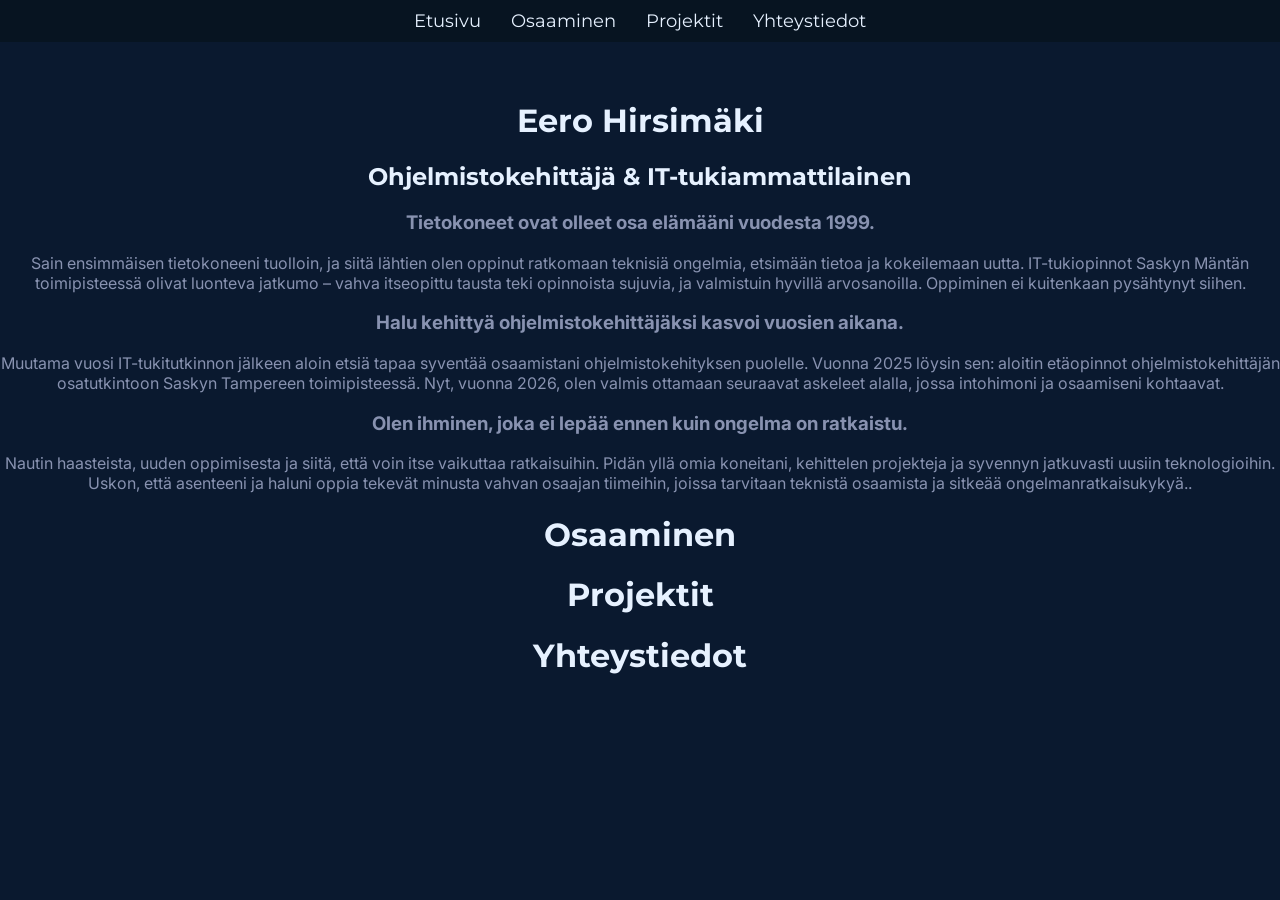
==== index.html @ a9a8d75b "About text" ====
<!DOCTYPE html>
<html>

<head>
    <link rel="stylesheet" href="styles.css">
    <link rel="preconnect" href="https://fonts.googleapis.com">
    <link rel="preconnect" href="https://fonts.gstatic.com" crossorigin>
    <link
        href="https://fonts.googleapis.com/css2?family=Inter:ital,opsz,wght@0,14..32,100..900;1,14..32,100..900&family=Montserrat:ital,wght@0,100..900;1,100..900&display=swap"
        rel="stylesheet">
    <title>Portfolio - Eero Hirsimäki</title>
</head>

<body>

    <nav class="navbar">
        <ul>
            <li><a href="#home">Etusivu</a></li>
            <li><a href="#skills">Osaaminen</a></li>
            <li><a href="#projects">Projektit</a></li>
            <li><a href="#contact">Yhteystiedot</a></li>
        </ul>
    </nav>
    <div class="content">
        <h1 id="home">Eero Hirsimäki</h1>
        <h2>Ohjelmistokehittäjä & IT-tukiammattilainen</h2>
        <h3>Tietokoneet ovat olleet osa elämääni vuodesta 1999.</h3>
        <p>Sain ensimmäisen tietokoneeni tuolloin, ja siitä lähtien olen oppinut ratkomaan teknisiä ongelmia, etsimään
            tietoa ja kokeilemaan uutta. IT-tukiopinnot Saskyn Mäntän toimipisteessä olivat luonteva jatkumo – vahva
            itseopittu tausta teki opinnoista sujuvia, ja valmistuin hyvillä arvosanoilla. Oppiminen ei kuitenkaan
            pysähtynyt siihen.</p>
        <h3>Halu kehittyä ohjelmistokehittäjäksi kasvoi vuosien aikana.</h3>
        <p>Muutama vuosi IT-tukitutkinnon jälkeen aloin etsiä tapaa syventää osaamistani ohjelmistokehityksen puolelle.
            Vuonna 2025 löysin sen: aloitin etäopinnot ohjelmistokehittäjän osatutkintoon Saskyn Tampereen
            toimipisteessä. Nyt, vuonna 2026, olen valmis ottamaan seuraavat askeleet alalla, jossa intohimoni ja
            osaamiseni kohtaavat.</p>
        <h3>Olen ihminen, joka ei lepää ennen kuin ongelma on ratkaistu.</h3>
        <p>Nautin haasteista, uuden oppimisesta ja siitä, että voin itse vaikuttaa ratkaisuihin. Pidän yllä omia
            koneitani, kehittelen projekteja ja syvennyn jatkuvasti uusiin teknologioihin. Uskon, että asenteeni ja
            haluni oppia tekevät minusta vahvan osaajan tiimeihin, joissa tarvitaan teknistä osaamista ja sitkeää
            ongelmanratkaisukykyä..</p>
    </div>
    <div class=" Skills">
        <h1 id="skills">Osaaminen</h1>
    </div>
    <div class="Projects">
        <h1 id="projects">Projektit</h1>
    </div>
    <div class="Contact">
        <h1 id="contact">Yhteystiedot</h1>
    </div>
</body>

</html>
---- styles.css ----
body {
    background-color: #0A192F;
    margin: 0;
}

h1 {
    color: #e6f1ff;
    font-family: "Montserrat", sans-serif;
    font-style: normal;
    font-optical-sizing: auto;
}

h2 {
    color: #e6f1ff;
    font-family: "Montserrat", sans-serif;
    font-style: normal;
    font-optical-sizing: auto;
}

h3 {
    color: #8892B0;
    font-family: "Inter", sans-serif;
    font-style: normal;
    font-optical-sizing: auto;
}

p {
    color: #8892B0;
    font-family: "Inter", sans-serif;
    font-style: normal;
    font-optical-sizing: auto;
}


.navbar {
    position: fixed;
    /* pitää palkin paikallaan */
    top: 0;
    /* kiinnitys yläreunaan */
    left: 0;
    width: 100%;
    /* koko sivun leveys */
    background-color: #071421;
    padding: 10px 0;
    z-index: 1000;
    /* varmistaa että palkki on kaiken päällä */
}

.navbar ul {
    list-style: none;
    margin: 0;
    padding: 0;
    display: flex;
    /* horisontaalinen asettelu */
    justify-content: center;
    gap: 30px;
}

.navbar a {
    color: #e6f1ff;
    font-family: "Montserrat", sans-serif;
    text-decoration: none;
    font-size: 18px;
}

.navbar a:hover {
    text-decoration: underline;
}

.page-title {
    margin-top: 80px;
    /* sama korkeus kuin navbar */
}

/* Jotta sisältö ei mene navin alle */
.content {
    padding-top: 80px;
    text-align: center;

}

.Skills {
    text-align: center;
}

.Projects {
    text-align: center;
}

.Contact {
    text-align: center;
}
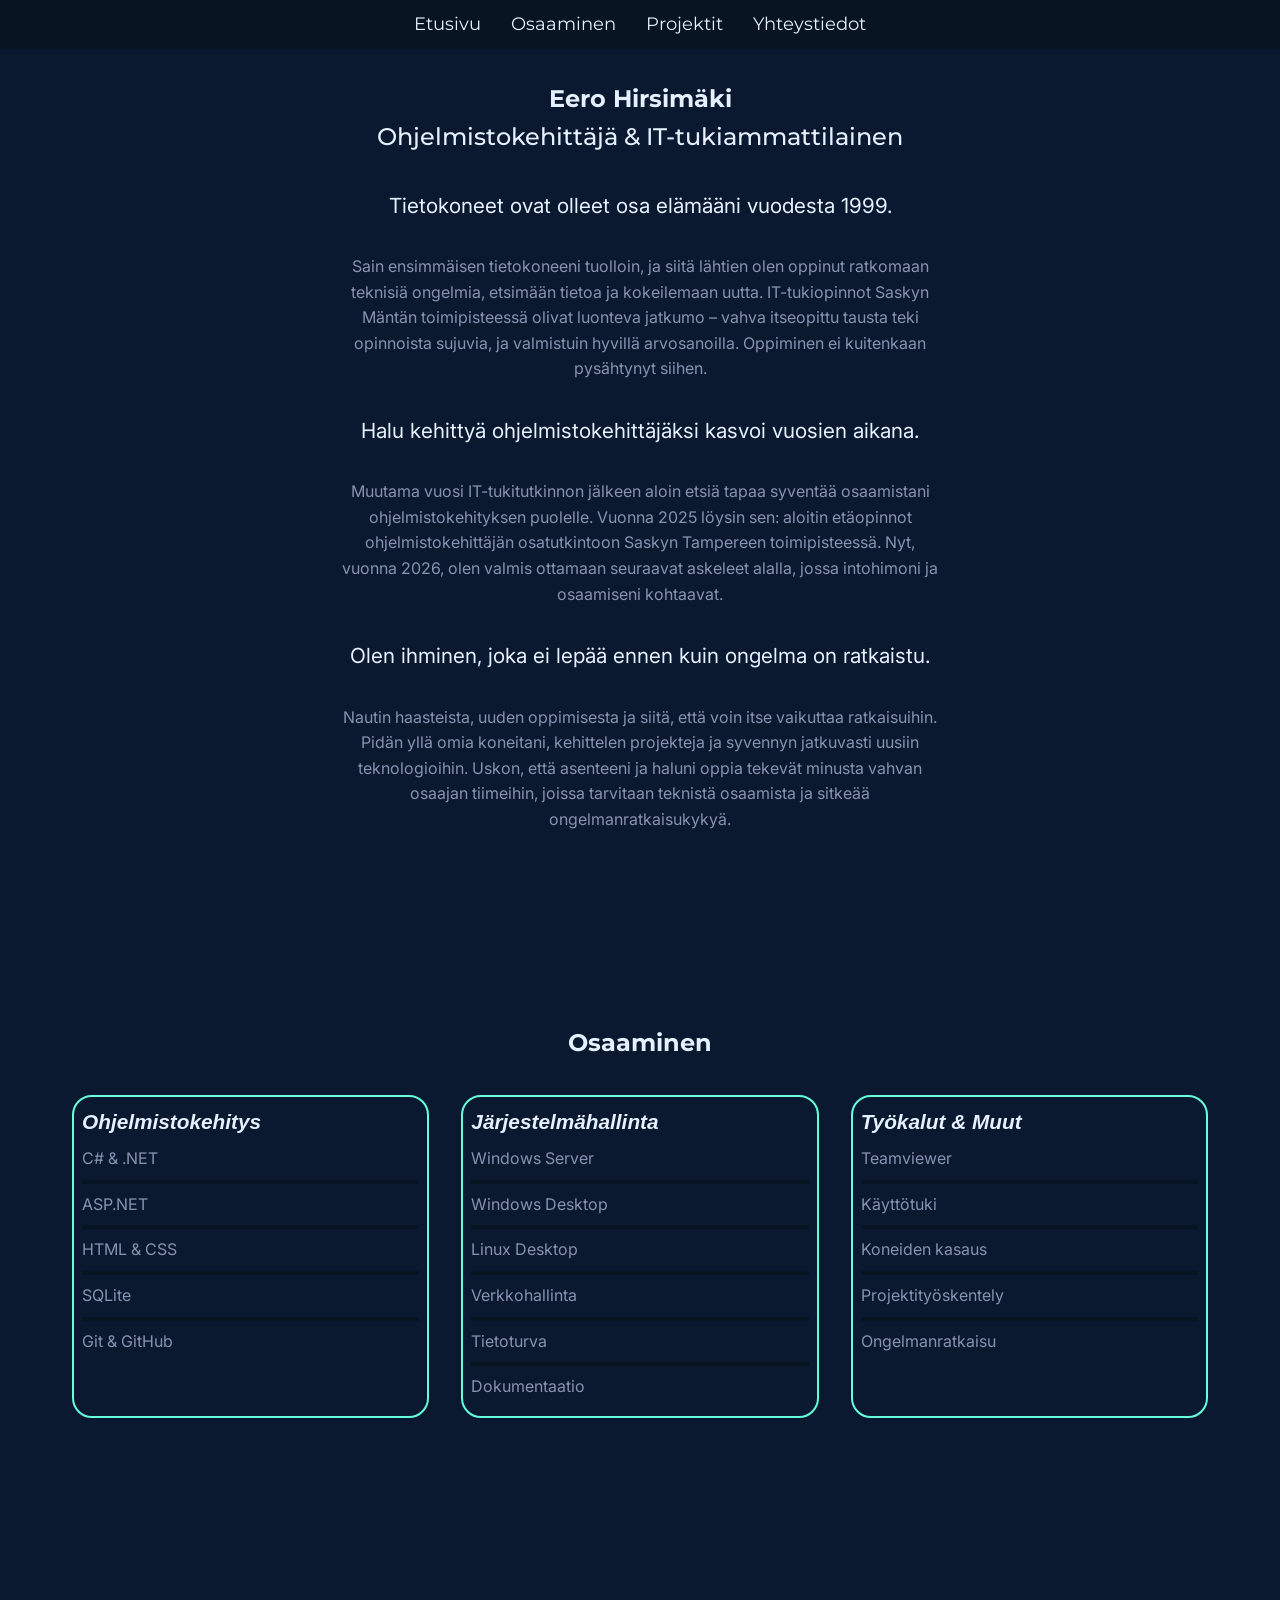
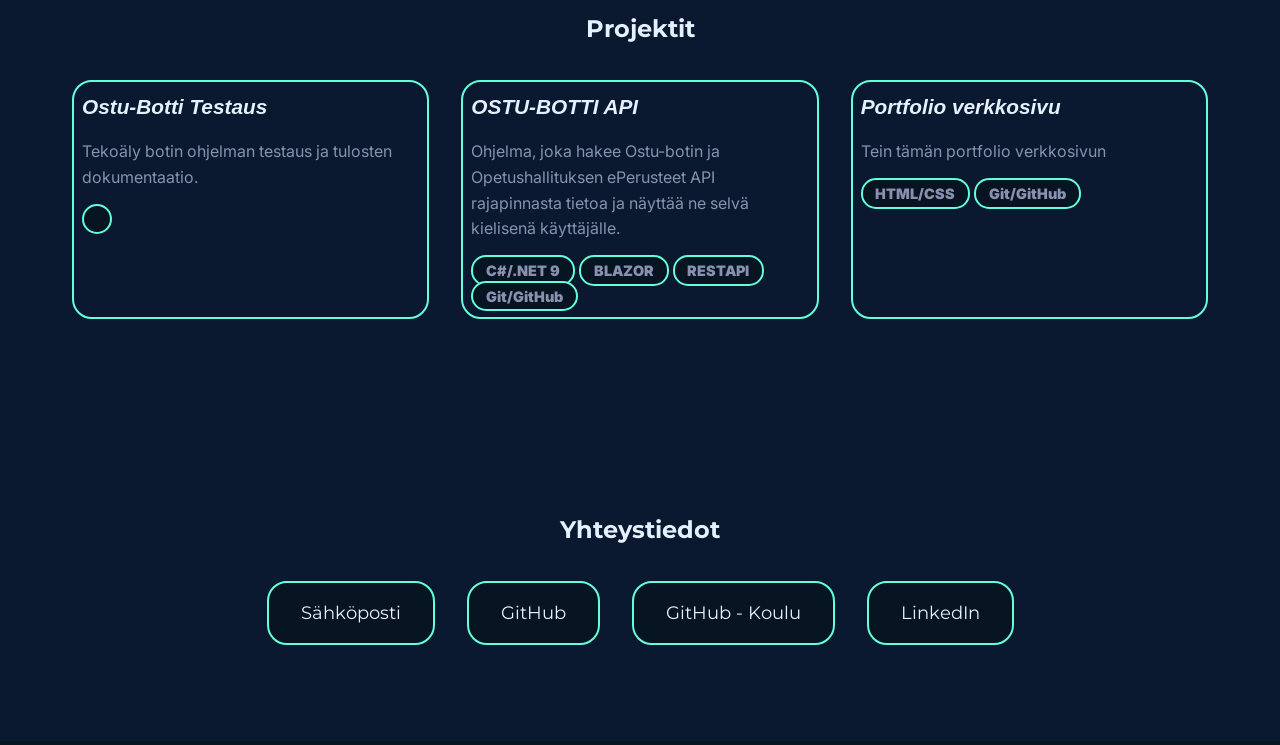
==== commit c9a55f4a: "Everything that needs to be is there except languages" ====
--- a/index.html
+++ b/index.html
@@ -21,34 +21,109 @@
             <li><a href="#contact">Yhteystiedot</a></li>
         </ul>
     </nav>
-    <div class="content">
-        <h1 id="home">Eero Hirsimäki</h1>
-        <h2>Ohjelmistokehittäjä & IT-tukiammattilainen</h2>
-        <h3>Tietokoneet ovat olleet osa elämääni vuodesta 1999.</h3>
-        <p>Sain ensimmäisen tietokoneeni tuolloin, ja siitä lähtien olen oppinut ratkomaan teknisiä ongelmia, etsimään
-            tietoa ja kokeilemaan uutta. IT-tukiopinnot Saskyn Mäntän toimipisteessä olivat luonteva jatkumo – vahva
-            itseopittu tausta teki opinnoista sujuvia, ja valmistuin hyvillä arvosanoilla. Oppiminen ei kuitenkaan
-            pysähtynyt siihen.</p>
-        <h3>Halu kehittyä ohjelmistokehittäjäksi kasvoi vuosien aikana.</h3>
-        <p>Muutama vuosi IT-tukitutkinnon jälkeen aloin etsiä tapaa syventää osaamistani ohjelmistokehityksen puolelle.
-            Vuonna 2025 löysin sen: aloitin etäopinnot ohjelmistokehittäjän osatutkintoon Saskyn Tampereen
-            toimipisteessä. Nyt, vuonna 2026, olen valmis ottamaan seuraavat askeleet alalla, jossa intohimoni ja
-            osaamiseni kohtaavat.</p>
-        <h3>Olen ihminen, joka ei lepää ennen kuin ongelma on ratkaistu.</h3>
-        <p>Nautin haasteista, uuden oppimisesta ja siitä, että voin itse vaikuttaa ratkaisuihin. Pidän yllä omia
-            koneitani, kehittelen projekteja ja syvennyn jatkuvasti uusiin teknologioihin. Uskon, että asenteeni ja
-            haluni oppia tekevät minusta vahvan osaajan tiimeihin, joissa tarvitaan teknistä osaamista ja sitkeää
-            ongelmanratkaisukykyä..</p>
-    </div>
-    <div class=" Skills">
-        <h1 id="skills">Osaaminen</h1>
-    </div>
-    <div class="Projects">
-        <h1 id="projects">Projektit</h1>
-    </div>
-    <div class="Contact">
-        <h1 id="contact">Yhteystiedot</h1>
-    </div>
+    <section id="home" class="About">
+        <div>
+            <h1>Eero Hirsimäki</h1>
+            <h2>Ohjelmistokehittäjä & IT-tukiammattilainen</h2>
+            <h3>Tietokoneet ovat olleet osa elämääni vuodesta 1999.</h3>
+            <p>Sain ensimmäisen tietokoneeni tuolloin, ja siitä lähtien olen oppinut ratkomaan teknisiä ongelmia,
+                etsimään
+                tietoa ja kokeilemaan uutta. IT-tukiopinnot Saskyn Mäntän toimipisteessä olivat luonteva jatkumo – vahva
+                itseopittu tausta teki opinnoista sujuvia, ja valmistuin hyvillä arvosanoilla. Oppiminen ei kuitenkaan
+                pysähtynyt siihen.</p>
+            <h3>Halu kehittyä ohjelmistokehittäjäksi kasvoi vuosien aikana.</h3>
+            <p>Muutama vuosi IT-tukitutkinnon jälkeen aloin etsiä tapaa syventää osaamistani ohjelmistokehityksen
+                puolelle.
+                Vuonna 2025 löysin sen: aloitin etäopinnot ohjelmistokehittäjän osatutkintoon Saskyn Tampereen
+                toimipisteessä. Nyt, vuonna 2026, olen valmis ottamaan seuraavat askeleet alalla, jossa intohimoni ja
+                osaamiseni kohtaavat.</p>
+            <h3>Olen ihminen, joka ei lepää ennen kuin ongelma on ratkaistu.</h3>
+            <p>Nautin haasteista, uuden oppimisesta ja siitä, että voin itse vaikuttaa ratkaisuihin. Pidän yllä omia
+                koneitani, kehittelen projekteja ja syvennyn jatkuvasti uusiin teknologioihin. Uskon, että asenteeni ja
+                haluni oppia tekevät minusta vahvan osaajan tiimeihin, joissa tarvitaan teknistä osaamista ja sitkeää
+                ongelmanratkaisukykyä.</p>
+        </div>
+    </section>
+    <section id="skills">
+        <div class="container">
+            <h1>Osaaminen</h1>
+            <div class="Skills">
+                <div class="Skills-category">
+                    <ul>
+                        <h3>Ohjelmistokehitys</h3>
+                        <li>C# & .NET</li>
+                        <li>ASP.NET</li>
+                        <li>HTML & CSS</li>
+                        <li>SQLite</li>
+                        <li>Git & GitHub</li>
+                    </ul>
+                </div>
+                <div class="Skills-category">
+                    <ul>
+                        <h3>Järjestelmähallinta</h3>
+                        <li>Windows Server</li>
+                        <li>Windows Desktop</li>
+                        <li>Linux Desktop</li>
+                        <li>Verkkohallinta</li>
+                        <li>Tietoturva</li>
+                        <li>Dokumentaatio</li>
+                    </ul>
+                </div>
+                <div class="Skills-category">
+                    <ul>
+                        <h3>Työkalut & Muut</h3>
+                        <li>Teamviewer</li>
+                        <li>Käyttötuki</li>
+                        <li>Koneiden kasaus</li>
+                        <li>Projektityöskentely</li>
+                        <li>Ongelmanratkaisu</li>
+                    </ul>
+
+                </div>
+            </div>
+        </div>
+    </section>
+    <section id="projects">
+        <div class="container">
+            <h1>Projektit</h1>
+            <div class="Projects">
+                <div class="Project-cards">
+                    <h3>Ostu-Botti Testaus</h3>
+                    <p>Tekoäly botin ohjelman testaus ja tulosten dokumentaatio.</p>
+                    <span class="tech-tag"></span>
+
+                </div>
+                <div class="Project-cards">
+                    <h3>OSTU-BOTTI API</h3>
+                    <p>Ohjelma, joka hakee Ostu-botin ja Opetushallituksen ePerusteet API rajapinnasta tietoa ja näyttää
+                        ne selvä kielisenä käyttäjälle.</p>
+                    <span class="tech-tag">C#/.NET 9</span>
+                    <span class="tech-tag">BLAZOR</span>
+                    <span class="tech-tag">RESTAPI</span>
+                    <span class="tech-tag">Git/GitHub</span>
+                </div>
+                <div class="Project-cards">
+                    <h3>Portfolio verkkosivu</h3>
+                    <p>Tein tämän portfolio verkkosivun</p>
+                    <span class="tech-tag">HTML/CSS</span>
+                    <span class="tech-tag">Git/GitHub</span>
+                </div>
+    </section>
+    <section id="contact" class="Contact">
+        <div class="container">
+            <h1>Yhteystiedot</h1>
+            <div class="Contact-links">
+                <a href="mailto:eero.hirsimaeki@gmail.com" class="Contact-link">Sähköposti</a>
+                <a href="https://github.com/eero-hirsimaki" class="Contact-link" target="_blank">GitHub</a>
+                <a href="https://github.com/P17966" class="Contact-link" target="_blank">GitHub - Koulu</a>
+                <a href="https://www.linkedin.com/in/eero-hirsim%C3%A4ki-016312267/" class="Contact-link"
+                    target="_blank">LinkedIn</a>
+            </div>
+        </div>
+    </section>
+    <footer>
+        <p></p>
+    </footer>
 </body>
 
 </html>
--- a/styles.css
+++ b/styles.css
@@ -1,92 +1,241 @@
-body {
-    background-color: #0A192F;
-    margin: 0;
-}
-
-h1 {
-    color: #e6f1ff;
-    font-family: "Montserrat", sans-serif;
-    font-style: normal;
-    font-optical-sizing: auto;
-}
-
-h2 {
-    color: #e6f1ff;
-    font-family: "Montserrat", sans-serif;
-    font-style: normal;
-    font-optical-sizing: auto;
-}
-
-h3 {
-    color: #8892B0;
-    font-family: "Inter", sans-serif;
-    font-style: normal;
-    font-optical-sizing: auto;
-}
-
-p {
-    color: #8892B0;
-    font-family: "Inter", sans-serif;
-    font-style: normal;
-    font-optical-sizing: auto;
-}
-
-
-.navbar {
-    position: fixed;
-    /* pitää palkin paikallaan */
-    top: 0;
-    /* kiinnitys yläreunaan */
-    left: 0;
-    width: 100%;
-    /* koko sivun leveys */
-    background-color: #071421;
-    padding: 10px 0;
-    z-index: 1000;
-    /* varmistaa että palkki on kaiken päällä */
-}
-
-.navbar ul {
-    list-style: none;
-    margin: 0;
-    padding: 0;
-    display: flex;
-    /* horisontaalinen asettelu */
-    justify-content: center;
-    gap: 30px;
-}
-
-.navbar a {
-    color: #e6f1ff;
-    font-family: "Montserrat", sans-serif;
-    text-decoration: none;
-    font-size: 18px;
-}
-
-.navbar a:hover {
-    text-decoration: underline;
-}
-
-.page-title {
-    margin-top: 80px;
-    /* sama korkeus kuin navbar */
-}
-
-/* Jotta sisältö ei mene navin alle */
-.content {
-    padding-top: 80px;
-    text-align: center;
-
-}
-
-.Skills {
-    text-align: center;
-}
-
-.Projects {
-    text-align: center;
-}
-
-.Contact {
-    text-align: center;
-}+ * {
+     margin: 0;
+     padding: 0;
+     box-sizing: border-box;
+ }
+
+ body {
+     background-color: #0A192F;
+     margin: 0;
+     line-height: 1.6;
+ }
+
+ h1 {
+     color: #e6f1ff;
+     font-family: "Montserrat", sans-serif;
+     font-style: normal;
+     font-optical-sizing: auto;
+     text-align: center;
+ }
+
+ p {
+     color: #8892B0;
+     font-family: "Inter", sans-serif;
+     font-style: normal;
+     font-optical-sizing: auto;
+ }
+
+ section {
+     padding: 4rem 2rem;
+ }
+
+
+ .navbar {
+     position: fixed;
+     /* pitää palkin paikallaan */
+     top: 0;
+     /* kiinnitys yläreunaan */
+     left: 0;
+     width: 100%;
+     /* koko sivun leveys */
+     background-color: #071421;
+     padding: 10px 0;
+     z-index: 1000;
+     /* varmistaa että palkki on kaiken päällä */
+ }
+
+ .navbar ul {
+     list-style: none;
+     margin: 0;
+     padding: 0;
+     display: flex;
+     /* horisontaalinen asettelu */
+     justify-content: center;
+     gap: 30px;
+ }
+
+ .navbar a {
+     color: #e6f1ff;
+     font-family: "Montserrat", sans-serif;
+     text-decoration: none;
+     font-size: 18px;
+ }
+
+ .navbar a:hover {
+     text-decoration: underline;
+ }
+
+ .page-title {
+     margin-top: 80px;
+     /* sama korkeus kuin navbar */
+ }
+
+ .container {
+     max-width: 1200px;
+     margin: 0 auto;
+     padding: 2rem;
+ }
+
+ /* Jotta sisältö ei mene navin alle */
+ .About {
+     padding-top: 80px;
+     text-align: center;
+     display: flex;
+     align-items: center;
+     justify-content: center
+ }
+
+ .About h2 {
+     font-size: 1.5rem;
+     color: #e6f1ff;
+     font-family: "Montserrat", sans-serif;
+     font-weight: 500;
+     margin-bottom: 2rem;
+
+ }
+
+ .About h3 {
+     font-size: 1.3rem;
+     color: #e6f1ff;
+     font-family: "Inter", sans-serif;
+     font-style: normal;
+     font-weight: 400;
+     margin-bottom: 2rem;
+ }
+
+ .About p {
+     color: #8892B0;
+     font-family: "Inter", sans-serif;
+     font-style: normal;
+     font-optical-sizing: auto;
+     font-size: 1.0rem;
+     max-width: 600px;
+     margin: 0 auto 2rem;
+ }
+
+ .Skills {
+     display: grid;
+     grid-template-columns: repeat(auto-fit, minmax(250px, 1fr));
+     margin-top: 2rem;
+     gap: 2rem;
+ }
+
+ .Skills-category {
+     border: 2px solid #64ffda;
+     border-radius: 20px;
+     padding: 0.5rem;
+
+ }
+
+ .Skills-category h3 {
+     font-size: 1.3rem;
+     color: #e6f1ff;
+     font-family: "Inter", sans-serif;
+     font-style: oblique;
+ }
+
+ .Skills-category ul {
+     list-style: none;
+ }
+
+ .Skills-category li {
+     padding: 0.5rem 0;
+     border-bottom: 4px solid #071421;
+     color: #8892B0;
+     font-family: "Inter", sans-serif;
+     font-style: normal;
+     font-optical-sizing: auto;
+ }
+
+ .Skills-category li:last-child {
+     border-bottom: none;
+ }
+
+ .Projects {
+     display: grid;
+     grid-template-columns: repeat(auto-fit, minmax(300px, 1fr));
+     gap: 2rem;
+     margin-top: 2rem;
+ }
+
+ .Project-cards {
+     border-radius: 20px;
+     padding: 0.5rem;
+     border: 2px solid #64ffda;
+     transition: transform 0.3s, box-shadow 0.3s;
+ }
+
+ .Project-cards:hover {
+     transform: translateY(-5px);
+     box-shadow: 0 10px 30px rgba(100, 181, 246, 0.2);
+ }
+
+ .Project-cards h3 {
+     margin-bottom: 1rem;
+     font-size: 1.3rem;
+     color: #e6f1ff;
+     font-family: "Inter", sans-serif;
+     font-style: oblique;
+ }
+
+ .Project-cards p {
+     margin-bottom: 1rem;
+ }
+
+ .tech-tags {
+     display: flex;
+     flex-wrap: wrap;
+     gap: 0.5rem;
+     margin-top: 1rem;
+ }
+
+ .tech-tag {
+     background-color: #071421;
+     border-style: solid;
+     border-color: #64ffda;
+     padding: 0.3rem 0.8rem;
+     border-radius: 15px;
+     font-size: 0.9rem;
+     color: #8892B0;
+     font-family: "Inter", sans-serif;
+     font-style: normal;
+     font-optical-sizing: auto;
+     font-weight: 1000;
+     border-width: 2px;
+
+ }
+
+ .Contact {
+     text-align: center;
+ }
+
+ .Contact-links {
+     display: flex;
+     justify-content: center;
+     gap: 2rem;
+     flex-wrap: wrap;
+     margin-top: 2rem;
+ }
+
+ .Contact-link {
+     color: #e6f1ff;
+     background-color: #071421;
+     font-family: "Montserrat", sans-serif;
+     text-decoration: none;
+     font-size: 1.1rem;
+     padding: 1rem 2rem;
+     border: 2px solid #64ffda;
+     border-radius: 20px;
+     transition: all 0.3s;
+ }
+
+ .Contact-link:hover {
+     background: #0A192F;
+     font-weight: bolder;
+ }
+
+ footer {
+     background-color: #071421;
+     text-align: center;
+     padding: 0.1rem;
+ }
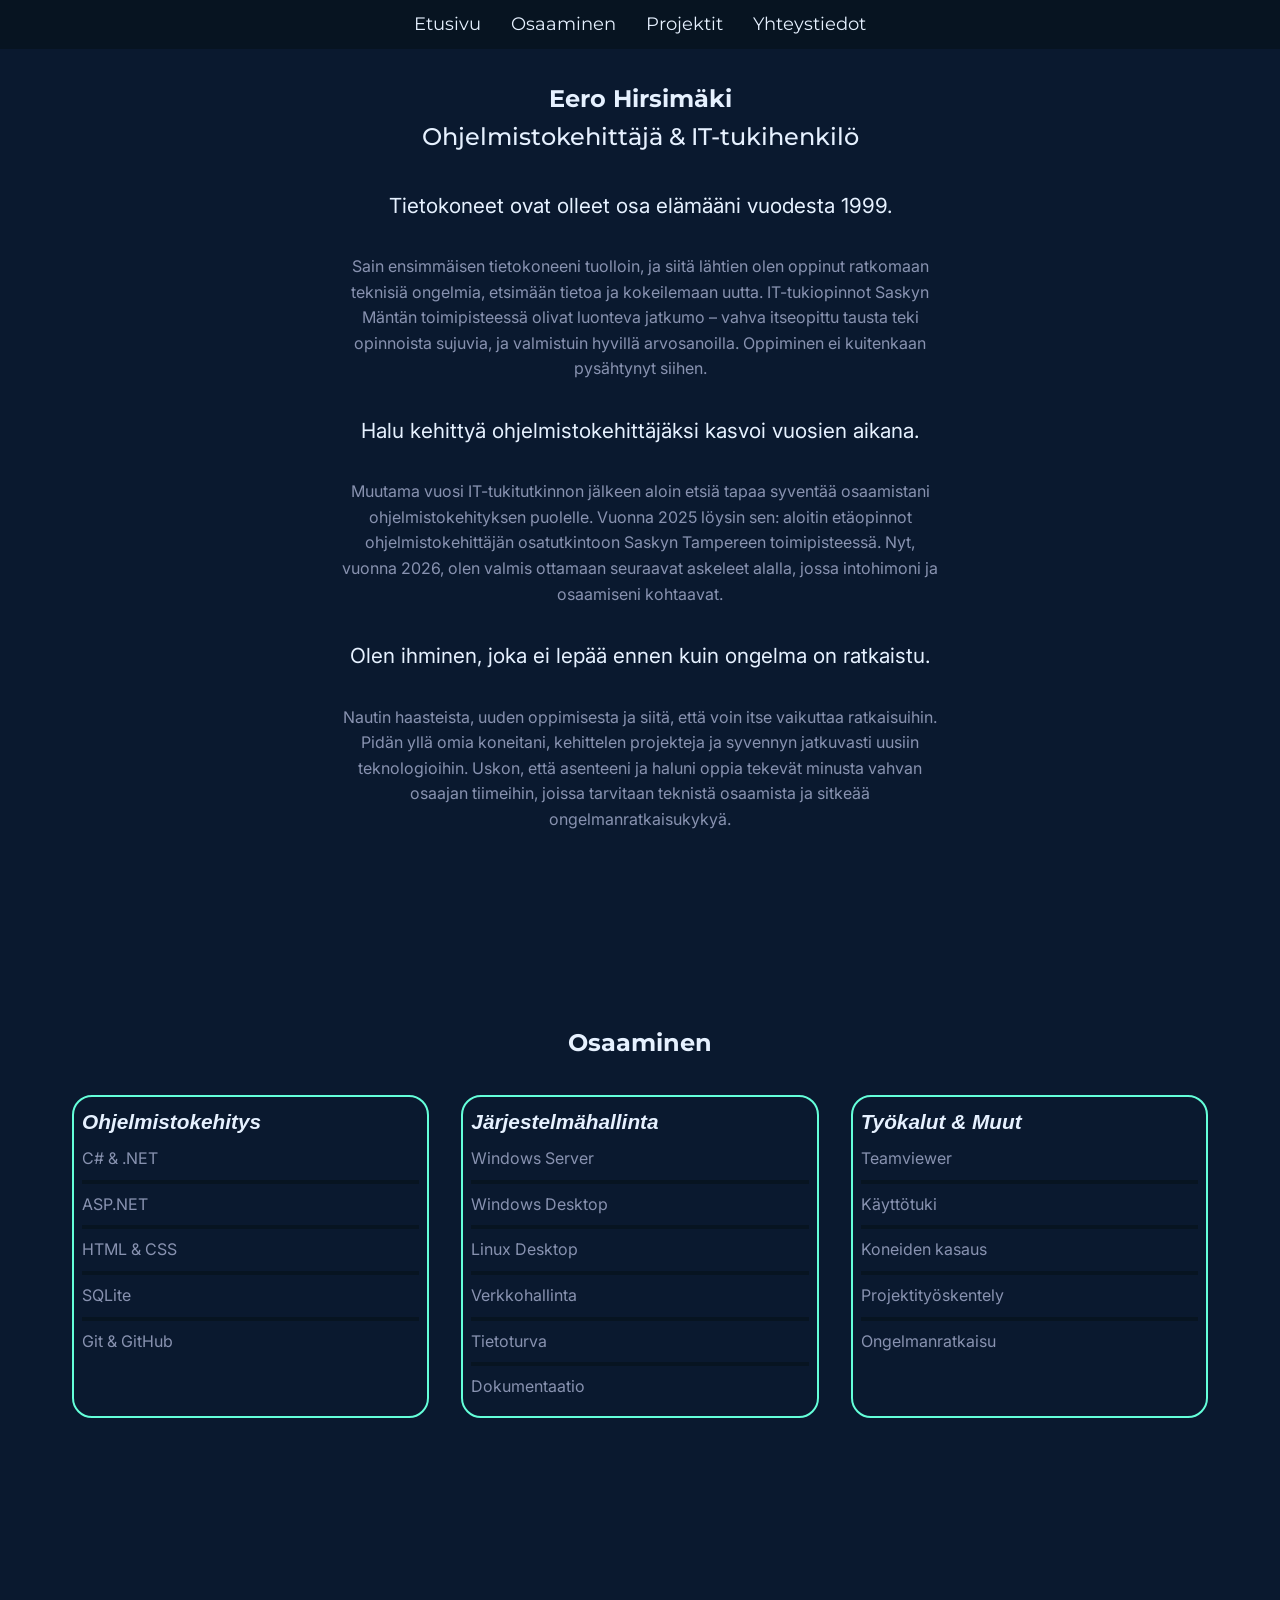
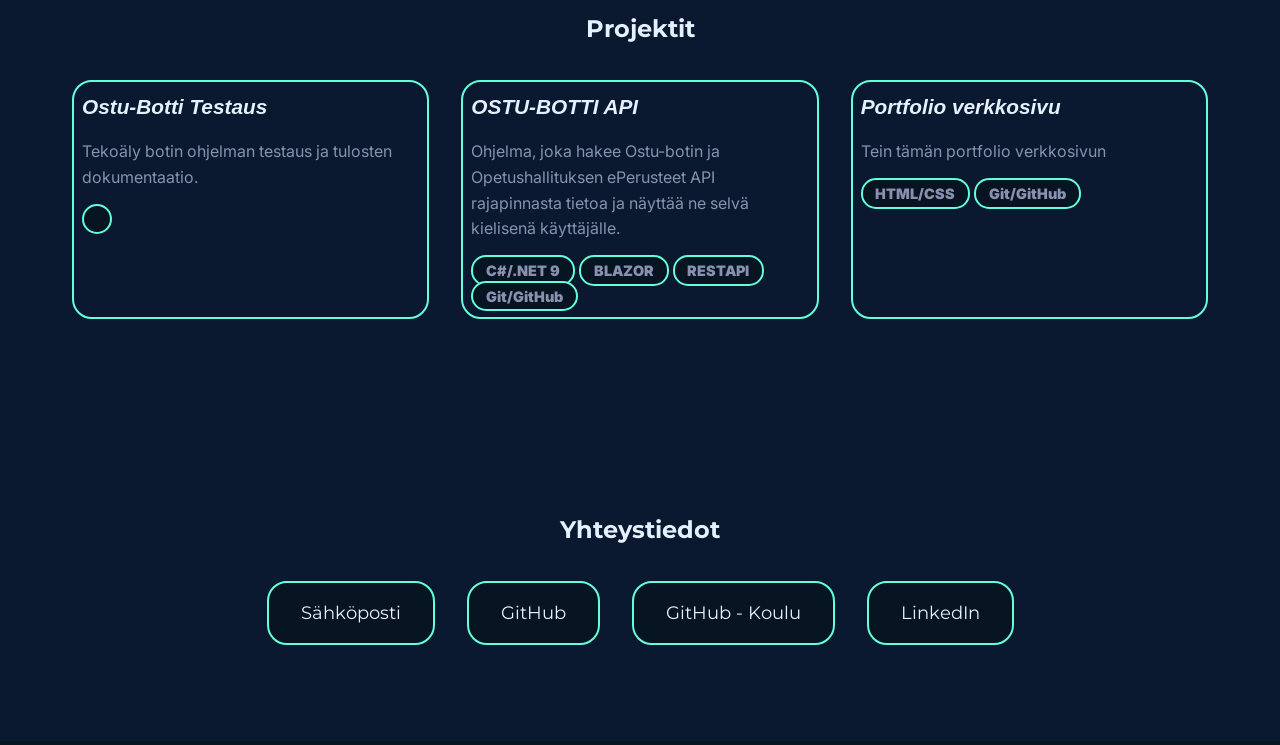
==== commit a40dc5e7: "Changed wording" ====
--- a/index.html
+++ b/index.html
@@ -24,7 +24,7 @@
     <section id="home" class="About">
         <div>
             <h1>Eero Hirsimäki</h1>
-            <h2>Ohjelmistokehittäjä & IT-tukiammattilainen</h2>
+            <h2>Ohjelmistokehittäjä & IT-tukihenkilö</h2>
             <h3>Tietokoneet ovat olleet osa elämääni vuodesta 1999.</h3>
             <p>Sain ensimmäisen tietokoneeni tuolloin, ja siitä lähtien olen oppinut ratkomaan teknisiä ongelmia,
                 etsimään
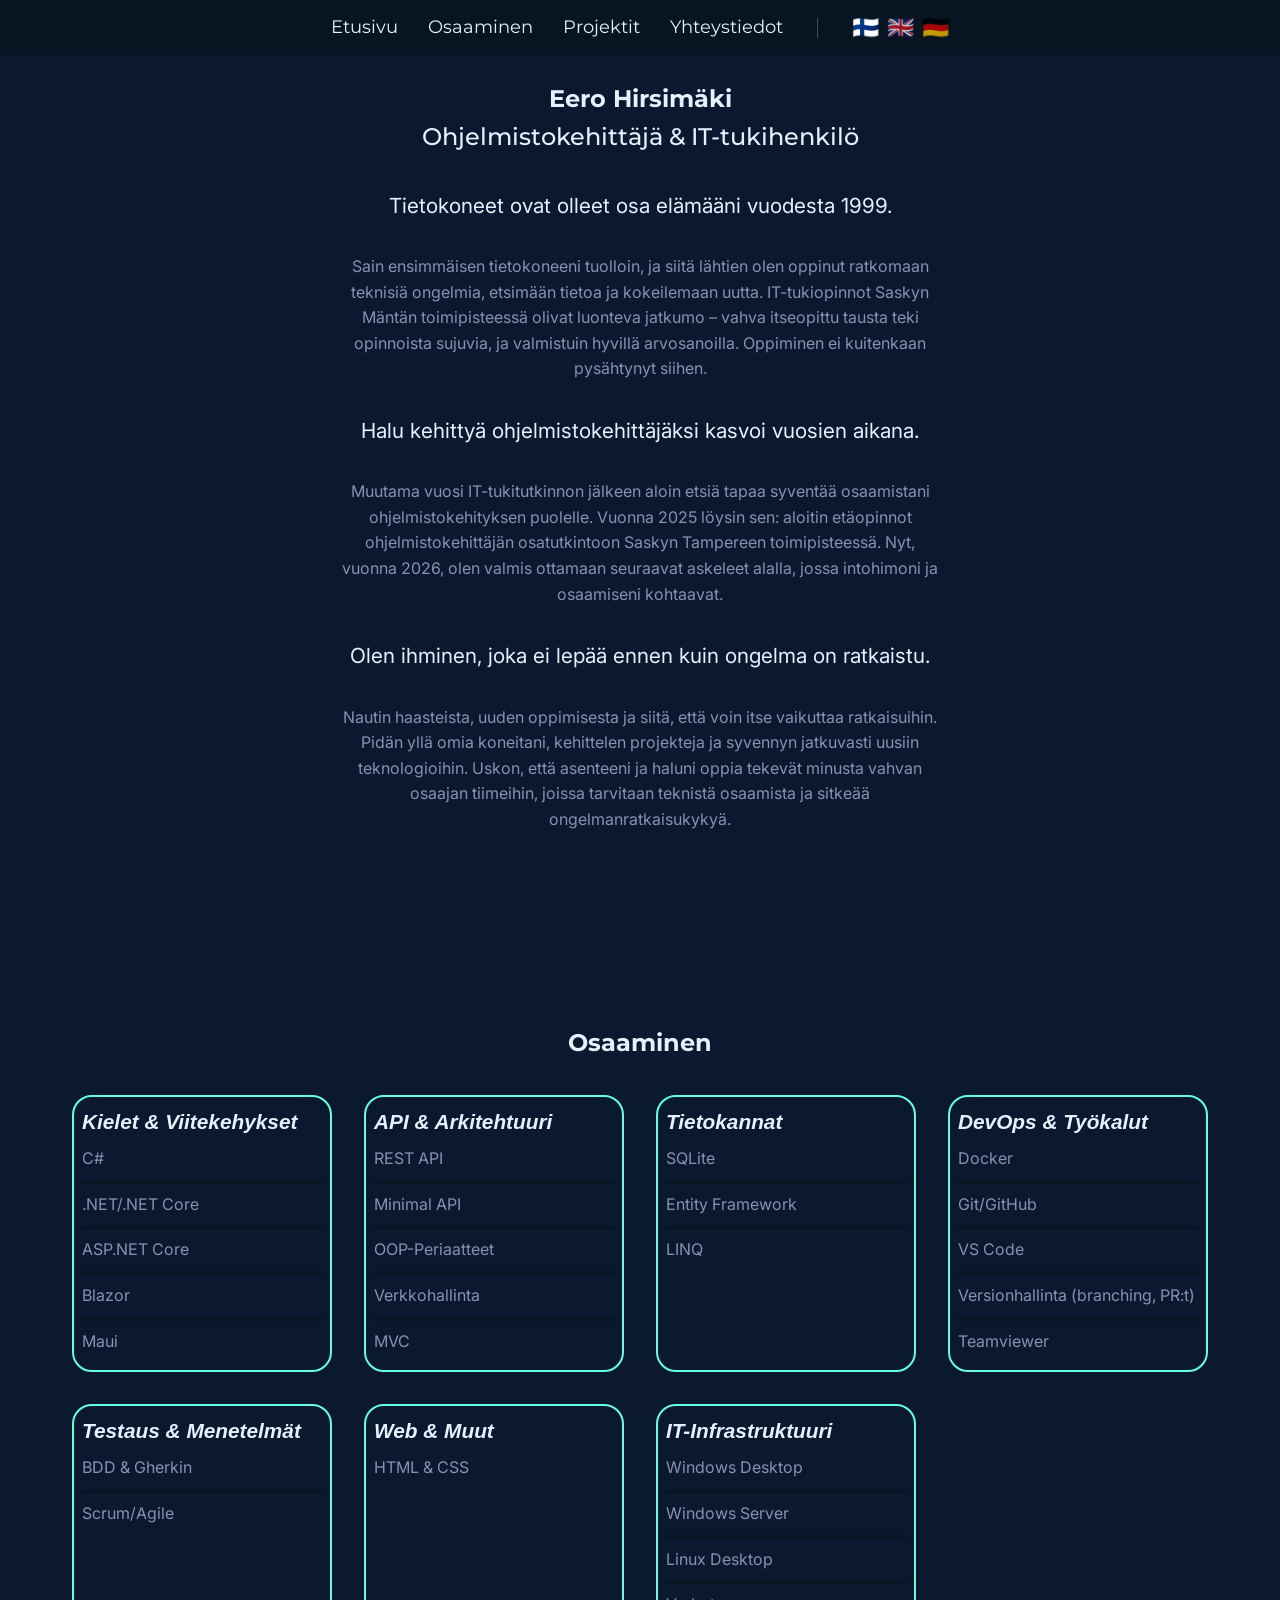
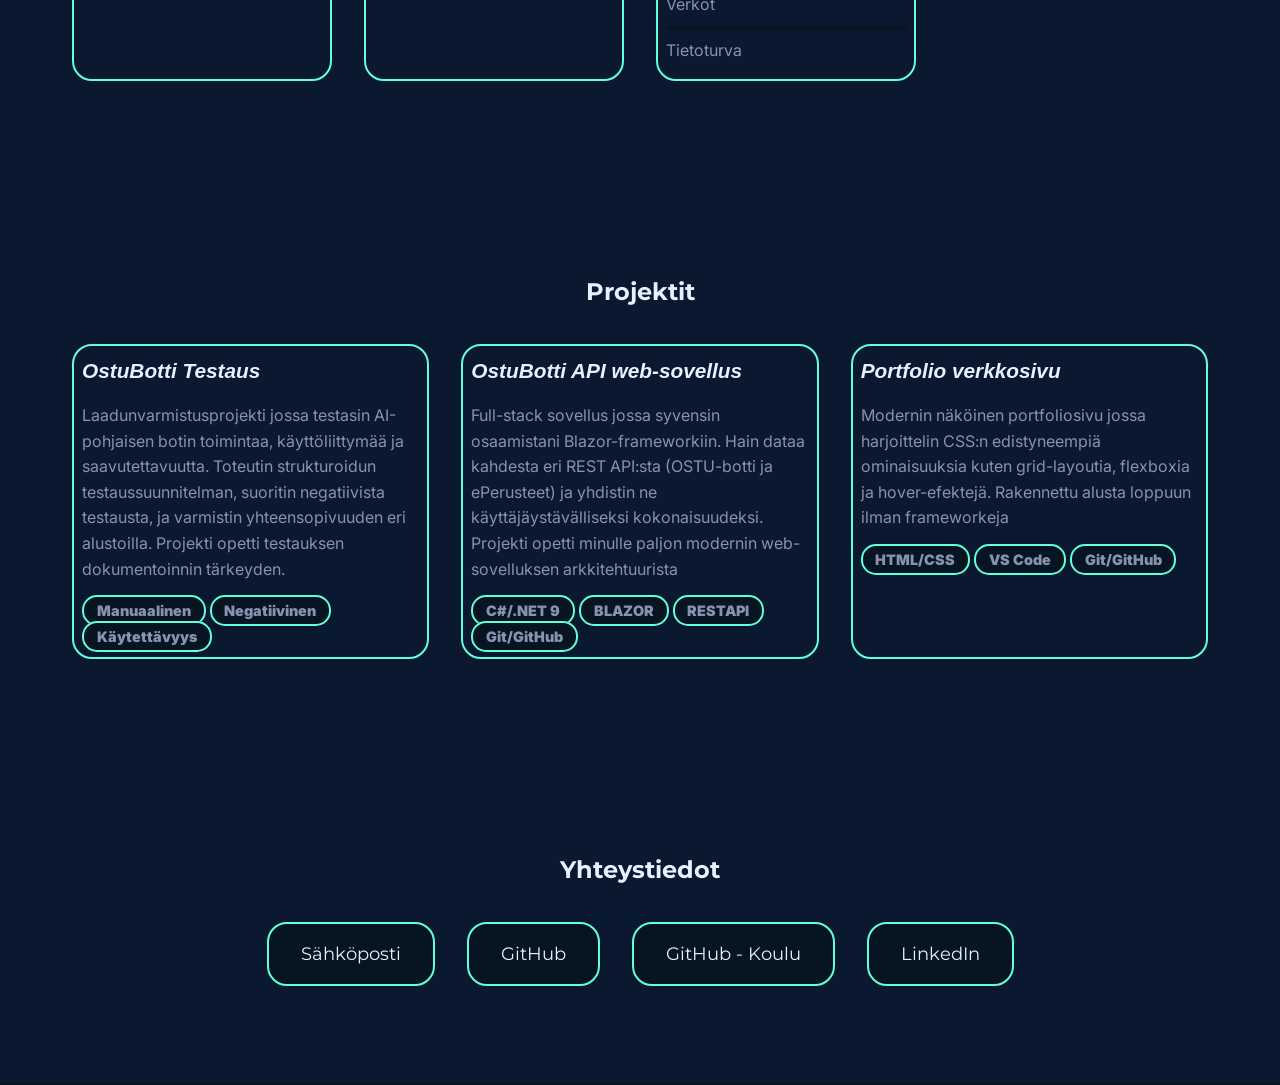
==== commit 86a74c4f: "Ready website" ====
--- a/index.html
+++ b/index.html
@@ -19,6 +19,16 @@
             <li><a href="#skills">Osaaminen</a></li>
             <li><a href="#projects">Projektit</a></li>
             <li><a href="#contact">Yhteystiedot</a></li>
+            <li>
+                <div class="lang-divider"></div>
+            </li>
+            <li>
+                <div class="lang-flags">
+                    <a href="index.html" class="active">🇫🇮</a>
+                    <a href="en.html">🇬🇧</a>
+                    <a href="de.html/">🇩🇪</a>
+                </div>
+            </li>
         </ul>
     </nav>
     <section id="home" class="About">
@@ -50,35 +60,64 @@
             <div class="Skills">
                 <div class="Skills-category">
                     <ul>
-                        <h3>Ohjelmistokehitys</h3>
-                        <li>C# & .NET</li>
-                        <li>ASP.NET</li>
-                        <li>HTML & CSS</li>
-                        <li>SQLite</li>
-                        <li>Git & GitHub</li>
+                        <h3>Kielet & Viitekehykset</h3>
+                        <li>C#</li>
+                        <li>.NET/.NET Core</li>
+                        <li>ASP.NET Core</li>
+                        <li>Blazor</li>
+                        <li>Maui</li>
                     </ul>
                 </div>
                 <div class="Skills-category">
                     <ul>
-                        <h3>Järjestelmähallinta</h3>
-                        <li>Windows Server</li>
-                        <li>Windows Desktop</li>
-                        <li>Linux Desktop</li>
+                        <h3>API & Arkitehtuuri</h3>
+                        <li>REST API</li>
+                        <li>Minimal API</li>
+                        <li>OOP-Periaatteet</li>
                         <li>Verkkohallinta</li>
-                        <li>Tietoturva</li>
-                        <li>Dokumentaatio</li>
+                        <li>MVC</li>
                     </ul>
                 </div>
                 <div class="Skills-category">
                     <ul>
-                        <h3>Työkalut & Muut</h3>
+                        <h3>Tietokannat</h3>
+                        <li>SQLite</li>
+                        <li>Entity Framework</li>
+                        <li>LINQ</li>
+                    </ul>
+                </div>
+                <div class="Skills-category">
+                    <ul>
+                        <h3>DevOps & Työkalut</h3>
+                        <li>Docker</li>
+                        <li>Git/GitHub</li>
+                        <li>VS Code</li>
+                        <li>Versionhallinta (branching, PR:t)</li>
                         <li>Teamviewer</li>
-                        <li>Käyttötuki</li>
-                        <li>Koneiden kasaus</li>
-                        <li>Projektityöskentely</li>
-                        <li>Ongelmanratkaisu</li>
                     </ul>
-
+                </div>
+                <div class="Skills-category">
+                    <ul>
+                        <h3>Testaus & Menetelmät</h3>
+                        <li>BDD & Gherkin</li>
+                        <li>Scrum/Agile</li>
+                    </ul>
+                </div>
+                <div class="Skills-category">
+                    <ul>
+                        <h3>Web & Muut</h3>
+                        <li>HTML & CSS</li>
+                    </ul>
+                </div>
+                <div class="Skills-category">
+                    <ul>
+                        <h3>IT-Infrastruktuuri</h3>
+                        <li>Windows Desktop</li>
+                        <li>Windows Server</li>
+                        <li>Linux Desktop</li>
+                        <li>Verkot</li>
+                        <li>Tietoturva</li>
+                    </ul>
                 </div>
             </div>
         </div>
@@ -88,15 +127,21 @@
             <h1>Projektit</h1>
             <div class="Projects">
                 <div class="Project-cards">
-                    <h3>Ostu-Botti Testaus</h3>
-                    <p>Tekoäly botin ohjelman testaus ja tulosten dokumentaatio.</p>
-                    <span class="tech-tag"></span>
+                    <h3>OstuBotti Testaus</h3>
+                    <p>Laadunvarmistusprojekti jossa testasin AI-pohjaisen botin toimintaa, käyttöliittymää ja
+                        saavutettavuutta. Toteutin strukturoidun testaussuunnitelman, suoritin negatiivista testausta,
+                        ja varmistin yhteensopivuuden eri alustoilla. Projekti opetti testauksen dokumentoinnin
+                        tärkeyden.</p>
+                    <span class="tech-tag">Manuaalinen</span>
+                    <span class="tech-tag">Negatiivinen</span>
+                    <span class="tech-tag">Käytettävyys</span>
 
                 </div>
                 <div class="Project-cards">
-                    <h3>OSTU-BOTTI API</h3>
-                    <p>Ohjelma, joka hakee Ostu-botin ja Opetushallituksen ePerusteet API rajapinnasta tietoa ja näyttää
-                        ne selvä kielisenä käyttäjälle.</p>
+                    <h3>OstuBotti API web-sovellus</h3>
+                    <p>Full-stack sovellus jossa syvensin osaamistani Blazor-frameworkiin. Hain dataa kahdesta eri REST
+                        API:sta (OSTU-botti ja ePerusteet) ja yhdistin ne käyttäjäystävälliseksi kokonaisuudeksi.
+                        Projekti opetti minulle paljon modernin web-sovelluksen arkkitehtuurista</p>
                     <span class="tech-tag">C#/.NET 9</span>
                     <span class="tech-tag">BLAZOR</span>
                     <span class="tech-tag">RESTAPI</span>
@@ -104,8 +149,10 @@
                 </div>
                 <div class="Project-cards">
                     <h3>Portfolio verkkosivu</h3>
-                    <p>Tein tämän portfolio verkkosivun</p>
+                    <p>Modernin näköinen portfoliosivu jossa harjoittelin CSS:n edistyneempiä ominaisuuksia kuten
+                        grid-layoutia, flexboxia ja hover-efektejä. Rakennettu alusta loppuun ilman frameworkeja</p>
                     <span class="tech-tag">HTML/CSS</span>
+                    <span class="tech-tag">VS Code</span>
                     <span class="tech-tag">Git/GitHub</span>
                 </div>
     </section>
--- a/styles.css
+++ b/styles.css
@@ -52,6 +52,7 @@
      /* horisontaalinen asettelu */
      justify-content: center;
      gap: 30px;
+     align-items: center;
  }
 
  .navbar a {
@@ -63,6 +64,35 @@
 
  .navbar a:hover {
      text-decoration: underline;
+ }
+
+ .lang-divider {
+     width: 1px;
+     height: 20px;
+     background: rgba(230, 241, 255, 0.25);
+     margin: 0 4px;
+ }
+
+ .lang-flags {
+     display: flex;
+     align-items: center;
+     gap: 8px;
+ }
+
+ .lang-flags a {
+     font-size: 22px;
+     text-decoration: none;
+     opacity: 0.75;
+     transition: opacity 0.15s, transform 0.15s;
+ }
+
+ .lang-flags a:hover {
+     opacity: 1;
+     transform: scale(1.2);
+ }
+
+ .lang-flags a.active {
+     opacity: 1;
  }
 
  .page-title {
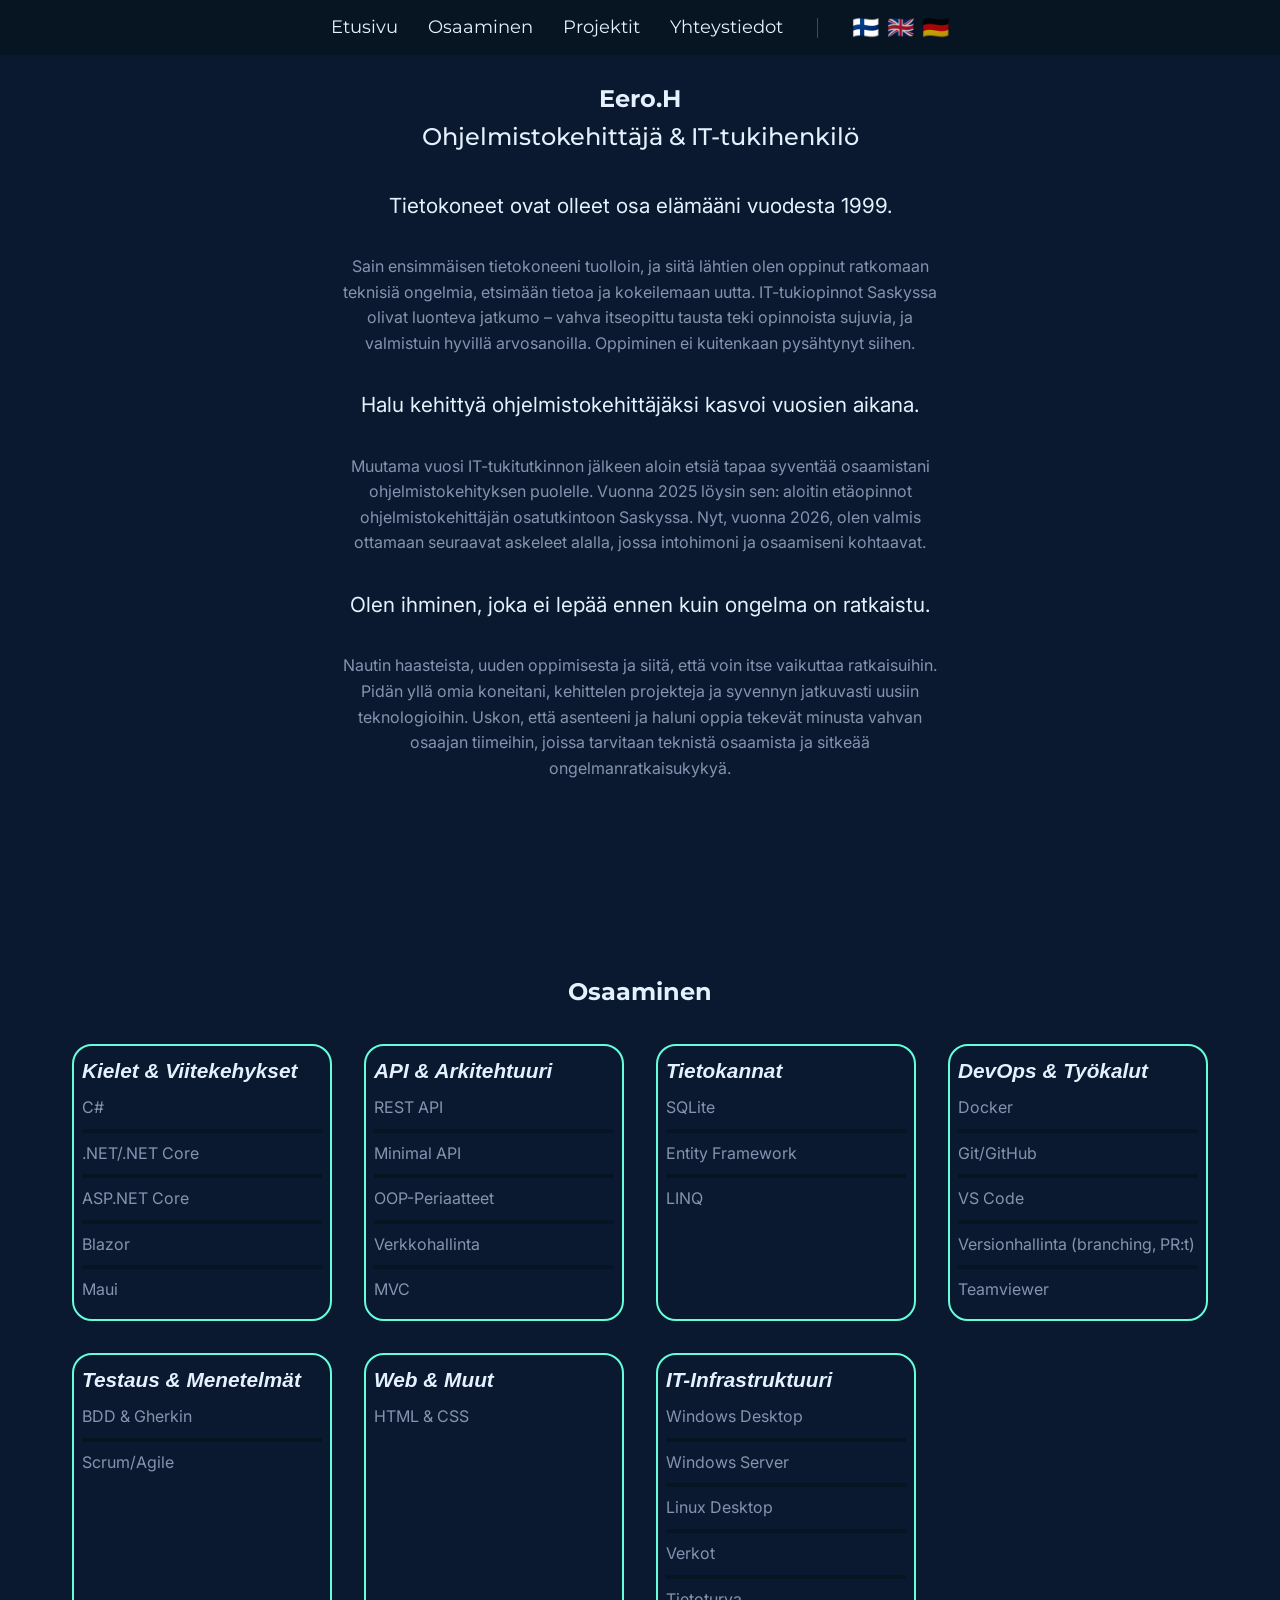
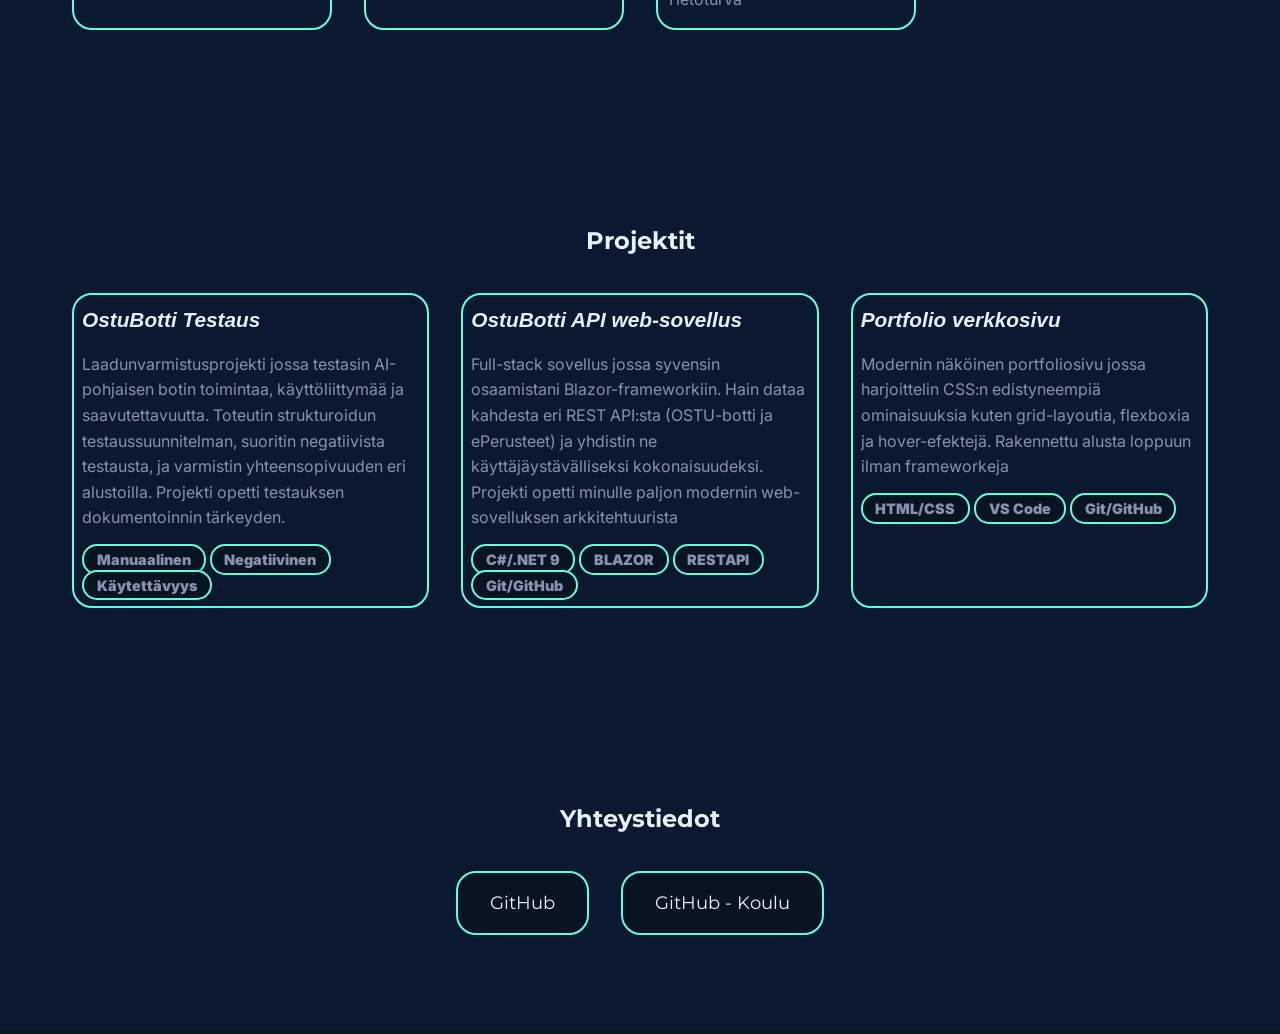
==== commit ac6030bb: "tietoturva" ====
--- a/index.html
+++ b/index.html
@@ -2,13 +2,14 @@
 <html>
 
 <head>
+    <meta charset="UTF-8">
     <link rel="stylesheet" href="styles.css">
     <link rel="preconnect" href="https://fonts.googleapis.com">
     <link rel="preconnect" href="https://fonts.gstatic.com" crossorigin>
     <link
         href="https://fonts.googleapis.com/css2?family=Inter:ital,opsz,wght@0,14..32,100..900;1,14..32,100..900&family=Montserrat:ital,wght@0,100..900;1,100..900&display=swap"
         rel="stylesheet">
-    <title>Portfolio - Eero Hirsimäki</title>
+    <title>Portfolio - Eero.H</title>
 </head>
 
 <body>
@@ -26,26 +27,26 @@
                 <div class="lang-flags">
                     <a href="index.html" class="active">🇫🇮</a>
                     <a href="en.html">🇬🇧</a>
-                    <a href="de.html/">🇩🇪</a>
+                    <a href="de.html">🇩🇪</a>
                 </div>
             </li>
         </ul>
     </nav>
     <section id="home" class="About">
         <div>
-            <h1>Eero Hirsimäki</h1>
+            <h1>Eero.H</h1>
             <h2>Ohjelmistokehittäjä & IT-tukihenkilö</h2>
             <h3>Tietokoneet ovat olleet osa elämääni vuodesta 1999.</h3>
             <p>Sain ensimmäisen tietokoneeni tuolloin, ja siitä lähtien olen oppinut ratkomaan teknisiä ongelmia,
                 etsimään
-                tietoa ja kokeilemaan uutta. IT-tukiopinnot Saskyn Mäntän toimipisteessä olivat luonteva jatkumo – vahva
+                tietoa ja kokeilemaan uutta. IT-tukiopinnot Saskyssa olivat luonteva jatkumo – vahva
                 itseopittu tausta teki opinnoista sujuvia, ja valmistuin hyvillä arvosanoilla. Oppiminen ei kuitenkaan
                 pysähtynyt siihen.</p>
             <h3>Halu kehittyä ohjelmistokehittäjäksi kasvoi vuosien aikana.</h3>
             <p>Muutama vuosi IT-tukitutkinnon jälkeen aloin etsiä tapaa syventää osaamistani ohjelmistokehityksen
                 puolelle.
-                Vuonna 2025 löysin sen: aloitin etäopinnot ohjelmistokehittäjän osatutkintoon Saskyn Tampereen
-                toimipisteessä. Nyt, vuonna 2026, olen valmis ottamaan seuraavat askeleet alalla, jossa intohimoni ja
+                Vuonna 2025 löysin sen: aloitin etäopinnot ohjelmistokehittäjän osatutkintoon Saskyssa. Nyt, vuonna
+                2026, olen valmis ottamaan seuraavat askeleet alalla, jossa intohimoni ja
                 osaamiseni kohtaavat.</p>
             <h3>Olen ihminen, joka ei lepää ennen kuin ongelma on ratkaistu.</h3>
             <p>Nautin haasteista, uuden oppimisesta ja siitä, että voin itse vaikuttaa ratkaisuihin. Pidän yllä omia
@@ -160,11 +161,8 @@
         <div class="container">
             <h1>Yhteystiedot</h1>
             <div class="Contact-links">
-                <a href="mailto:eero.hirsimaeki@gmail.com" class="Contact-link">Sähköposti</a>
                 <a href="https://github.com/eero-hirsimaki" class="Contact-link" target="_blank">GitHub</a>
                 <a href="https://github.com/P17966" class="Contact-link" target="_blank">GitHub - Koulu</a>
-                <a href="https://www.linkedin.com/in/eero-hirsim%C3%A4ki-016312267/" class="Contact-link"
-                    target="_blank">LinkedIn</a>
             </div>
         </div>
     </section>
